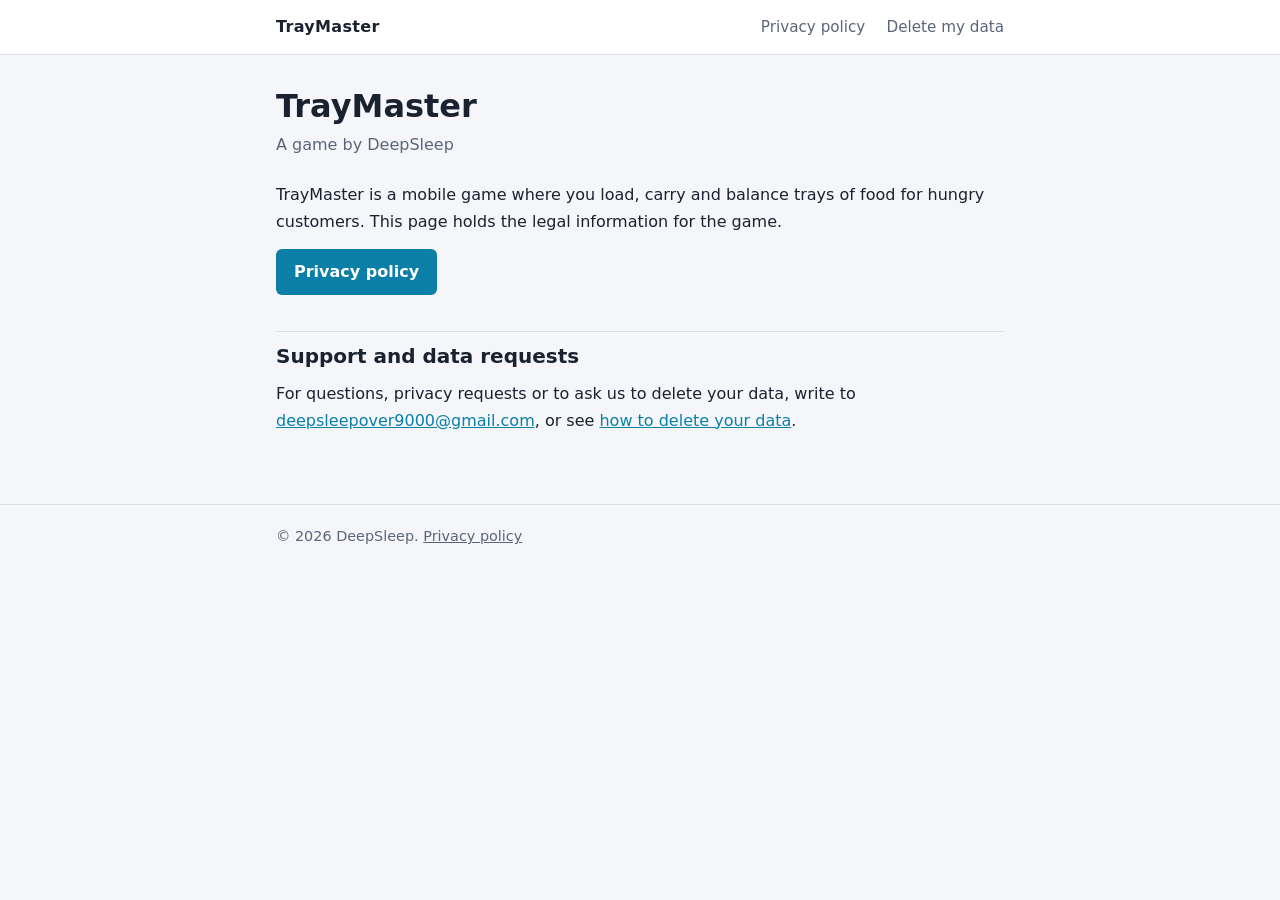
==== index.html @ 9b9cc0de "privacy settings initial commit" ====
<!doctype html>
<html lang="en">
<head>
  <meta charset="utf-8">
  <meta name="viewport" content="width=device-width, initial-scale=1">
  <title>TrayMaster by DeepSleep</title>
  <meta name="description" content="TrayMaster is a mobile game about carrying and balancing trays of food. Legal information and support.">
  <link rel="stylesheet" href="assets/style.css">
</head>
<body>
  <header class="site">
    <div class="wrap">
      <a class="brand" href="./">TrayMaster</a>
      <nav>
        <a href="privacy/">Privacy policy</a>
        <a href="delete-account/">Delete my data</a>
      </nav>
    </div>
  </header>

  <main>
    <div class="wrap">
      <h1>TrayMaster</h1>
      <p class="meta">A game by DeepSleep</p>

      <p>TrayMaster is a mobile game where you load, carry and balance trays of food for hungry customers. This page holds the legal information for the game.</p>

      <p><a class="button" href="privacy/">Privacy policy</a></p>

      <h2>Support and data requests</h2>
      <p>For questions, privacy requests or to ask us to delete your data, write to <a href="mailto:deepsleepover9000@gmail.com">deepsleepover9000@gmail.com</a>, or see <a href="delete-account/">how to delete your data</a>.</p>
    </div>
  </main>

  <footer class="site">
    <div class="wrap">&copy; 2026 DeepSleep. <a href="privacy/">Privacy policy</a></div>
  </footer>
</body>
</html>
---- assets/style.css ----
:root {
  --bg: #f4f6f9;
  --surface: #ffffff;
  --text: #1a2230;
  --muted: #5a6678;
  --line: #d9dfe8;
  --accent: #0b7fa6;
  --accent-ink: #ffffff;
  --note-bg: #e8f3f8;
}

@media (prefers-color-scheme: dark) {
  :root {
    --bg: #0e1522;
    --surface: #151e2f;
    --text: #e6ebf3;
    --muted: #9aa8bd;
    --line: #26324a;
    --accent: #4cc3e8;
    --accent-ink: #08121f;
    --note-bg: #12283a;
  }
}

* { box-sizing: border-box; }

html { -webkit-text-size-adjust: 100%; }

body {
  margin: 0;
  background: var(--bg);
  color: var(--text);
  font: 16px/1.65 system-ui, -apple-system, "Segoe UI", Roboto, "Helvetica Neue", Arial, sans-serif;
}

.wrap {
  max-width: 760px;
  margin: 0 auto;
  padding: 0 16px;
}

header.site {
  border-bottom: 1px solid var(--line);
  background: var(--surface);
}

header.site .wrap {
  display: flex;
  align-items: center;
  justify-content: space-between;
  gap: 16px;
  padding-top: 14px;
  padding-bottom: 14px;
}

header.site a.brand {
  font-weight: 700;
  letter-spacing: 0.02em;
  color: var(--text);
  text-decoration: none;
}

header.site nav a {
  margin-left: 16px;
  color: var(--muted);
  text-decoration: none;
  font-size: 0.95rem;
}

header.site nav a:hover { color: var(--accent); }

main { padding: 32px 0 56px; }

h1 {
  font-size: 2rem;
  line-height: 1.2;
  margin: 0 0 6px;
  text-wrap: balance;
}

h2 {
  font-size: 1.25rem;
  margin: 36px 0 8px;
  padding-top: 8px;
  border-top: 1px solid var(--line);
  text-wrap: balance;
}

h3 { font-size: 1.05rem; margin: 22px 0 4px; }

p, ul { margin: 0 0 14px; }

ul { padding-left: 22px; }

li { margin-bottom: 6px; }

a { color: var(--accent); }

.meta { color: var(--muted); margin: 0 0 24px; }

.note {
  background: var(--note-bg);
  border: 1px solid var(--line);
  border-radius: 6px;
  padding: 12px 14px;
  margin: 0 0 18px;
}

table {
  width: 100%;
  border-collapse: collapse;
  margin: 8px 0 18px;
  font-size: 0.95rem;
}

.table-scroll { overflow-x: auto; }

th, td {
  text-align: left;
  vertical-align: top;
  padding: 8px 10px;
  border-bottom: 1px solid var(--line);
}

th { color: var(--muted); font-weight: 600; white-space: nowrap; }

.button {
  display: inline-block;
  background: var(--accent);
  color: var(--accent-ink);
  padding: 10px 18px;
  border-radius: 6px;
  font-weight: 600;
  text-decoration: none;
}

footer.site {
  border-top: 1px solid var(--line);
  color: var(--muted);
  font-size: 0.9rem;
  padding: 20px 0 32px;
}

footer.site a { color: var(--muted); }

:focus-visible {
  outline: 3px solid var(--accent);
  outline-offset: 2px;
}
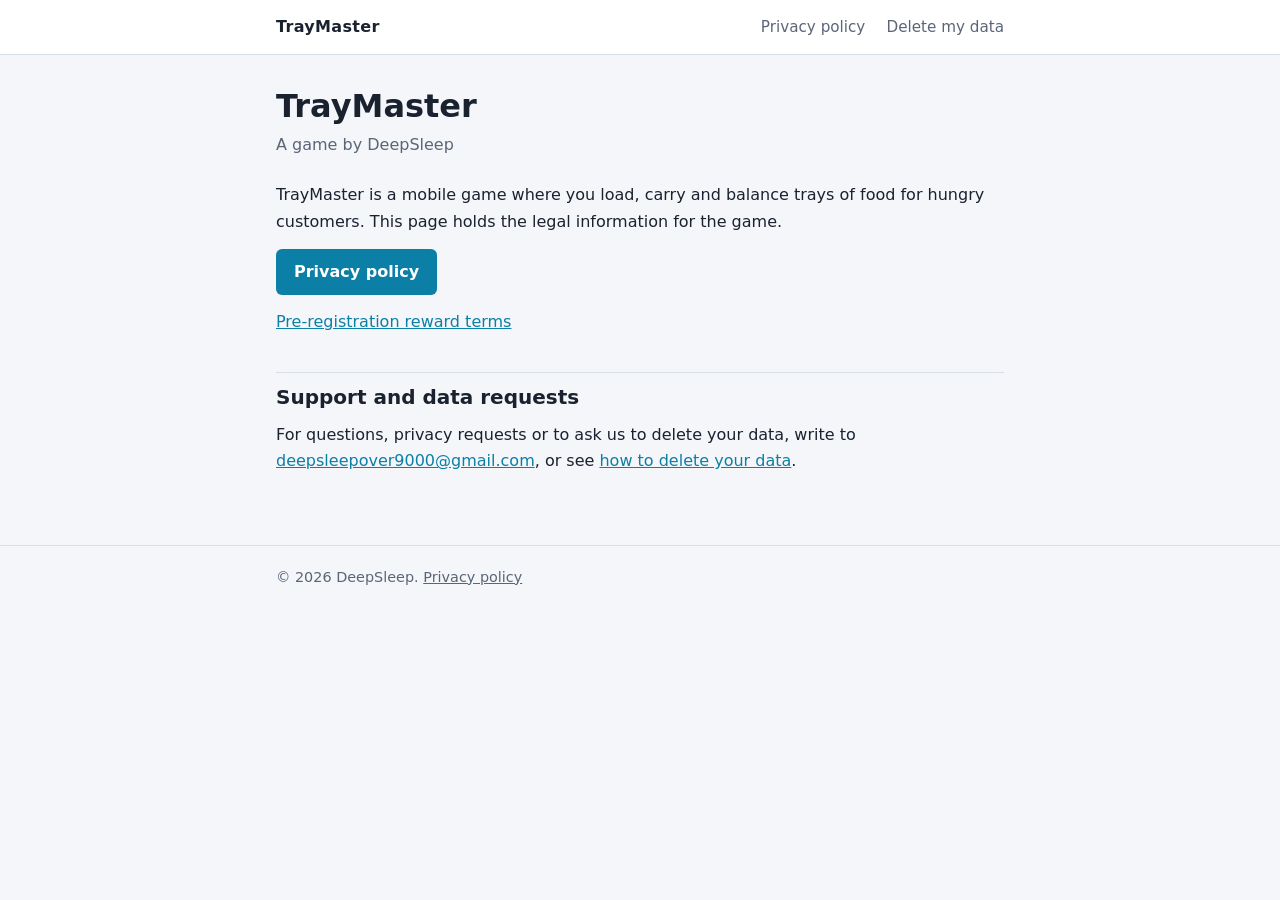
==== commit d593124a: "terms and conditios new page" ====
--- a/index.html
+++ b/index.html
@@ -26,6 +26,7 @@
       <p>TrayMaster is a mobile game where you load, carry and balance trays of food for hungry customers. This page holds the legal information for the game.</p>
 
       <p><a class="button" href="privacy/">Privacy policy</a></p>
+      <p><a href="pre-registration-terms/">Pre-registration reward terms</a></p>
 
       <h2>Support and data requests</h2>
       <p>For questions, privacy requests or to ask us to delete your data, write to <a href="mailto:deepsleepover9000@gmail.com">deepsleepover9000@gmail.com</a>, or see <a href="delete-account/">how to delete your data</a>.</p>
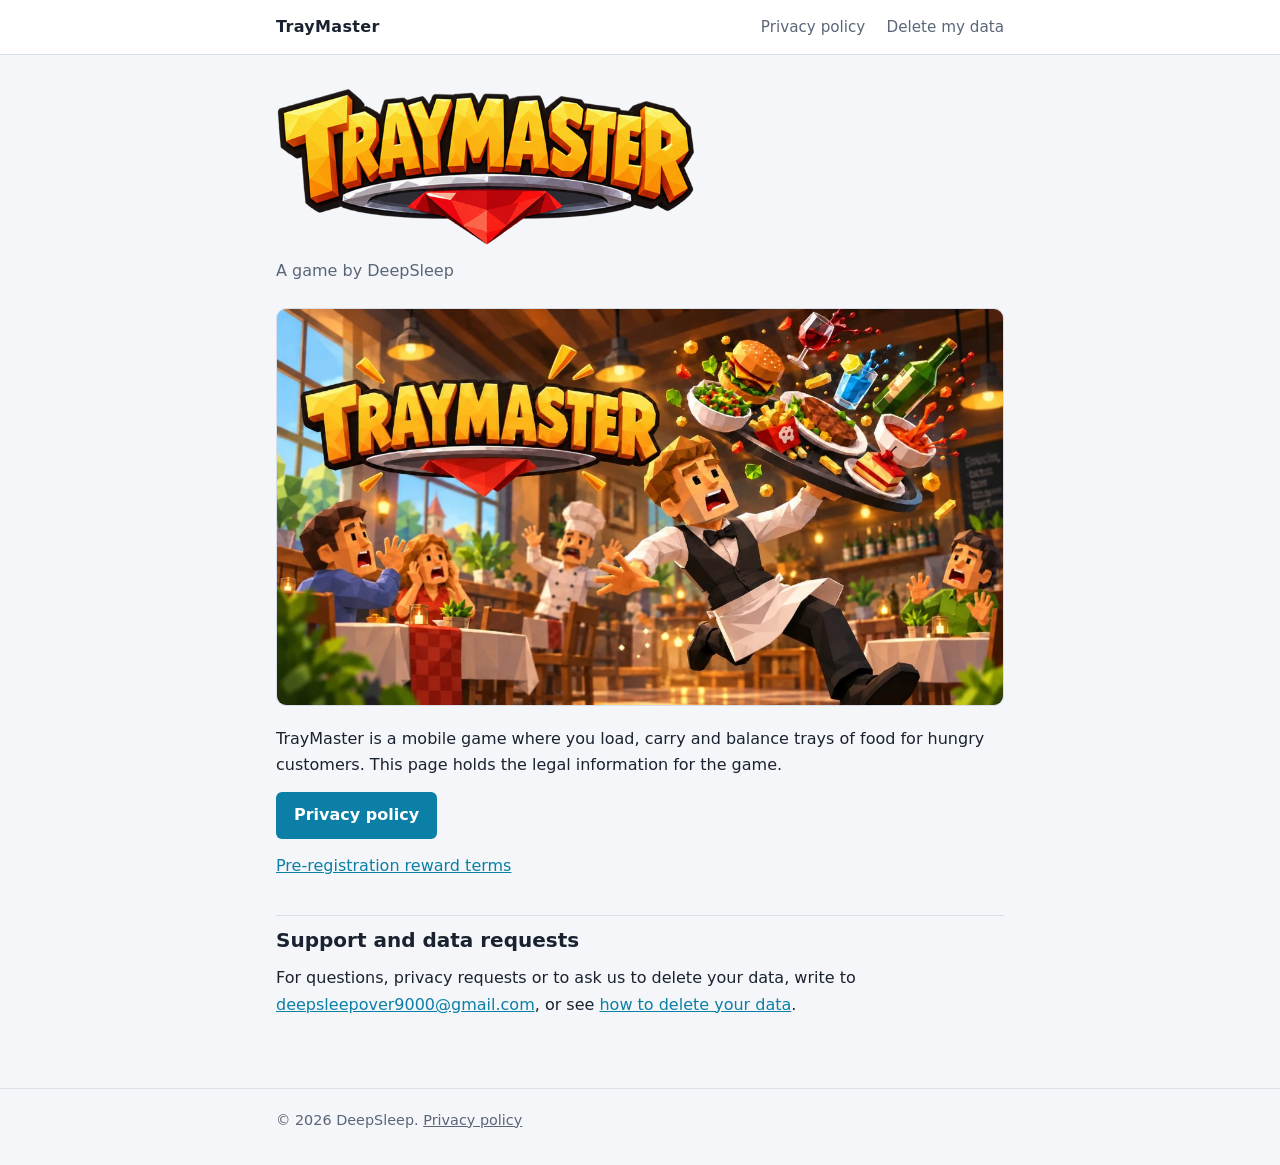
==== commit cd3c49c6: "traymaster updates" ====
--- a/index.html
+++ b/index.html
@@ -20,8 +20,10 @@
 
   <main>
     <div class="wrap">
-      <h1>TrayMaster</h1>
+      <h1 class="logo"><img src="assets/traymaster-logo.png" alt="TrayMaster" width="640" height="244"></h1>
       <p class="meta">A game by DeepSleep</p>
+
+      <img class="hero" src="assets/traymaster-hero.jpg" alt="A waiter in a busy restaurant stumbles while food and drinks fly off his tray" width="1200" height="654">
 
       <p>TrayMaster is a mobile game where you load, carry and balance trays of food for hungry customers. This page holds the legal information for the game.</p>
 
--- a/assets/style.css
+++ b/assets/style.css
@@ -78,6 +78,23 @@
   text-wrap: balance;
 }
 
+h1.logo { margin: 0 0 10px; line-height: 0; }
+
+h1.logo img {
+  display: block;
+  width: min(100%, 420px);
+  height: auto;
+}
+
+img.hero {
+  display: block;
+  width: 100%;
+  height: auto;
+  border-radius: 10px;
+  border: 1px solid var(--line);
+  margin: 0 0 20px;
+}
+
 h2 {
   font-size: 1.25rem;
   margin: 36px 0 8px;
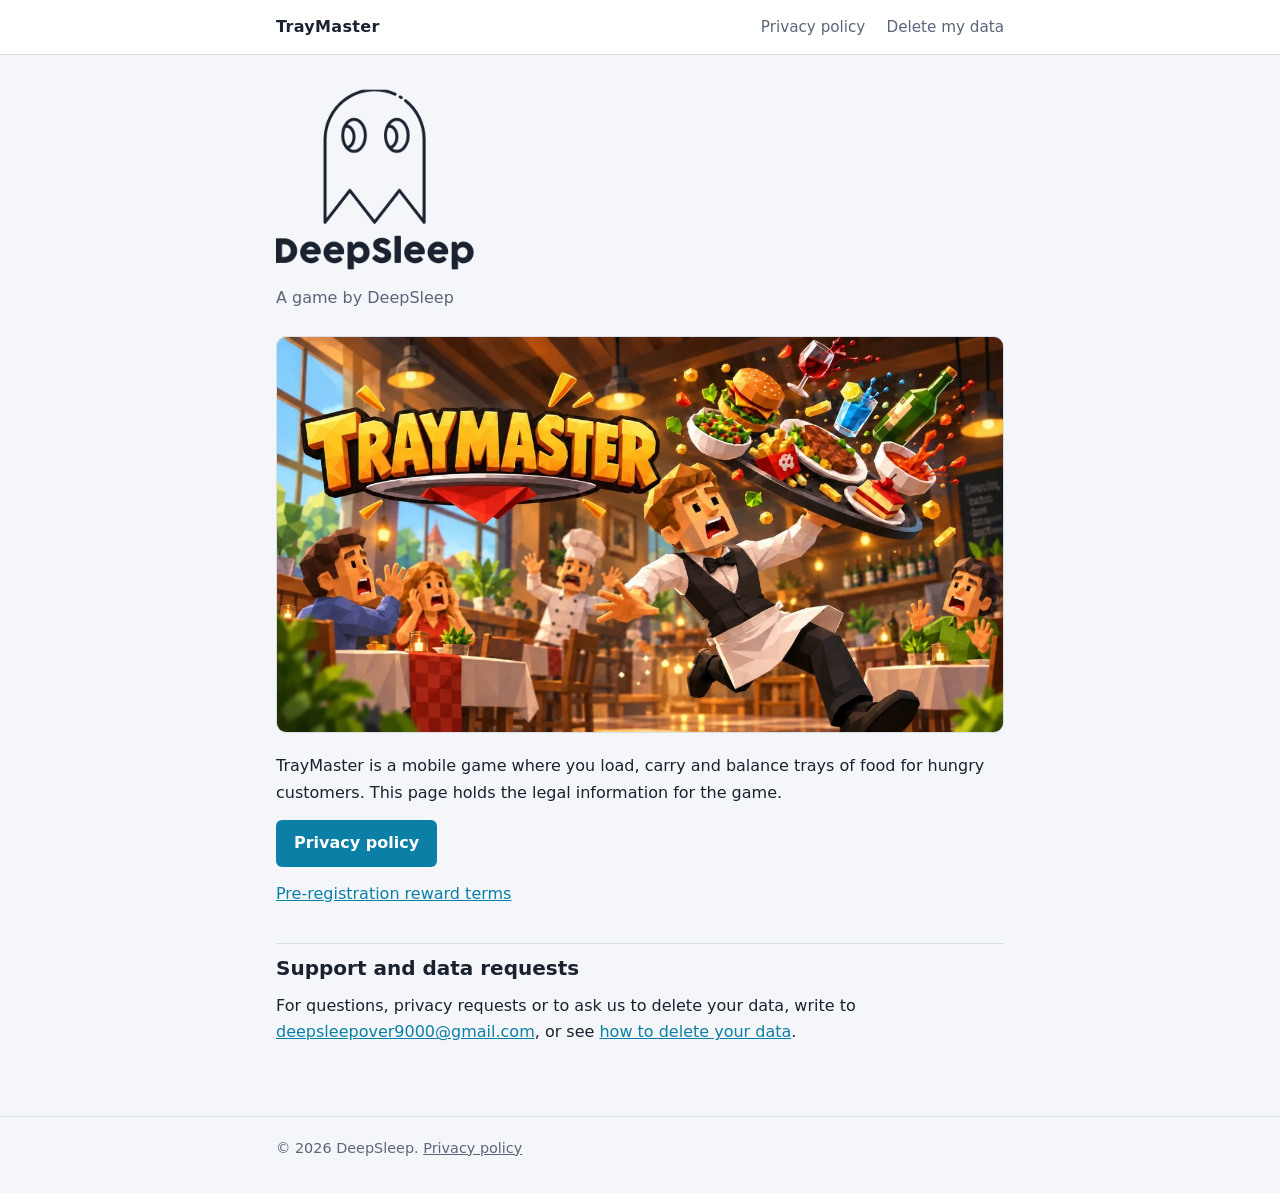
==== commit 85ba0ea0: "more updares" ====
--- a/index.html
+++ b/index.html
@@ -20,7 +20,7 @@
 
   <main>
     <div class="wrap">
-      <h1 class="logo"><img src="assets/traymaster-logo.png" alt="TrayMaster" width="640" height="244"></h1>
+      <h1 class="logo"><span class="logo-mark" role="img" aria-label="DeepSleep"></span></h1>
       <p class="meta">A game by DeepSleep</p>
 
       <img class="hero" src="assets/traymaster-hero.jpg" alt="A waiter in a busy restaurant stumbles while food and drinks fly off his tray" width="1200" height="654">
--- a/assets/style.css
+++ b/assets/style.css
@@ -60,6 +60,20 @@
   text-decoration: none;
 }
 
+header.site a.brand-logo { line-height: 0; flex: none; }
+
+header.site a.brand-logo img {
+  display: block;
+  height: 44px;
+  width: auto;
+}
+
+@media (max-width: 420px) {
+  header.site .wrap { flex-wrap: wrap; }
+  header.site a.brand-logo img { height: 34px; }
+  header.site nav a { margin-left: 12px; }
+}
+
 header.site nav a {
   margin-left: 16px;
   color: var(--muted);
@@ -80,10 +94,14 @@
 
 h1.logo { margin: 0 0 10px; line-height: 0; }
 
-h1.logo img {
+/* The DeepSleep logo, drawn as a mask so it takes the theme's text colour. */
+h1.logo .logo-mark {
   display: block;
-  width: min(100%, 420px);
-  height: auto;
+  width: min(100%, 200px);
+  aspect-ratio: 500 / 470;
+  background: var(--text);
+  -webkit-mask: url("deepsleep-logo.png") left center / contain no-repeat;
+          mask: url("deepsleep-logo.png") left center / contain no-repeat;
 }
 
 img.hero {
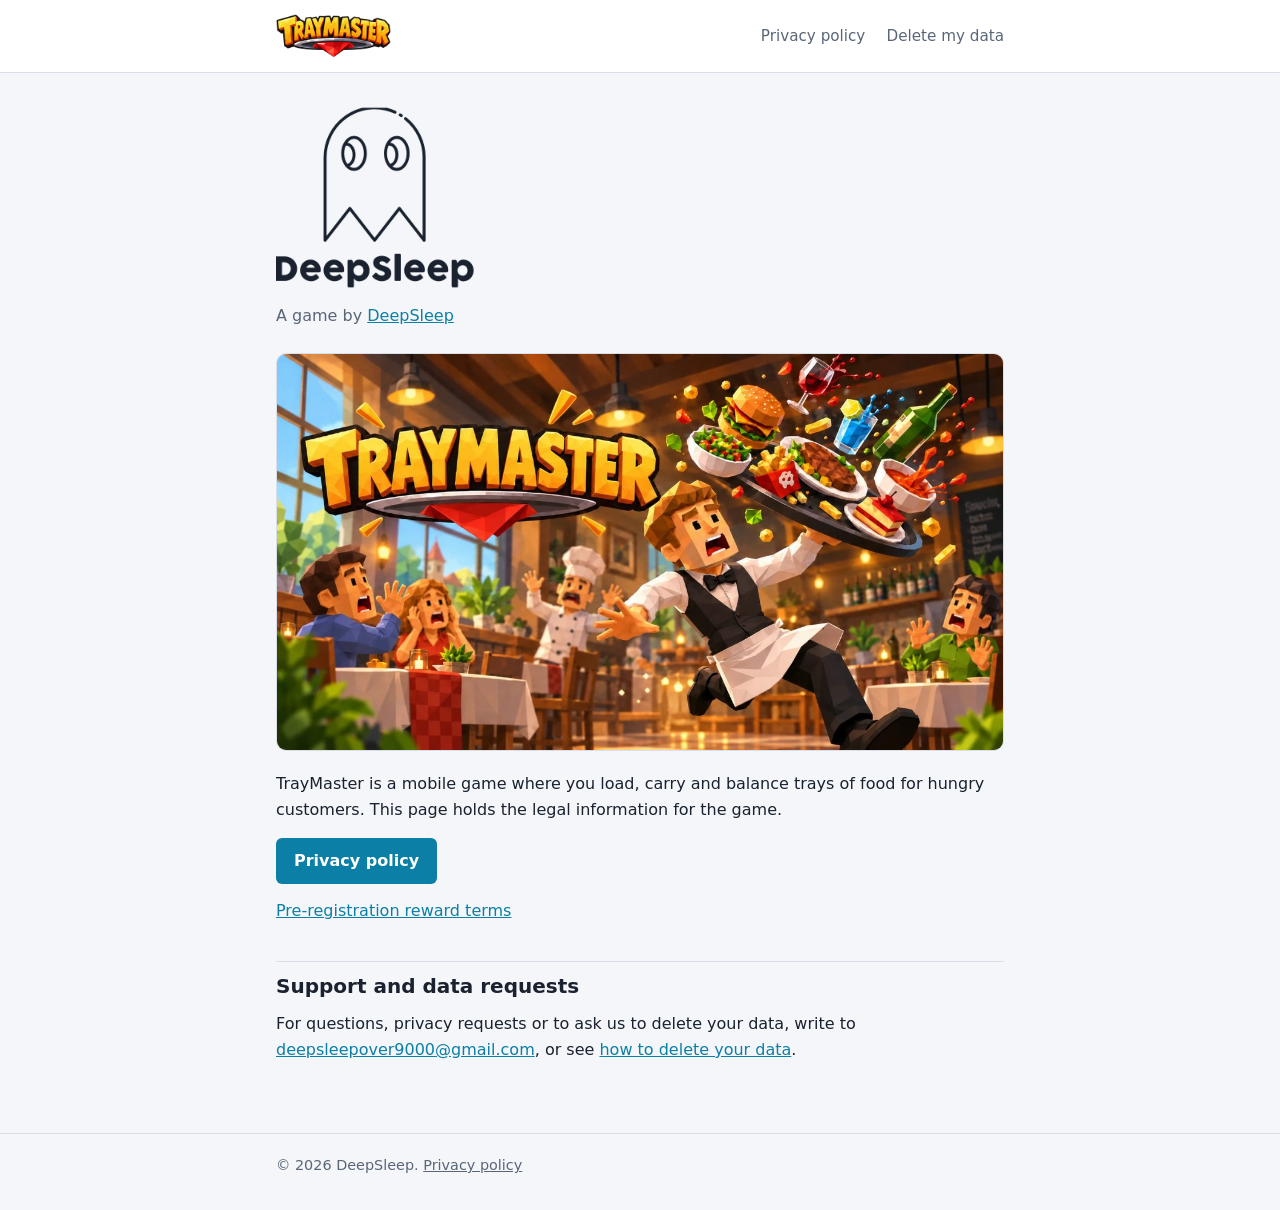
==== commit 832bee5a: "more more changes" ====
--- a/index.html
+++ b/index.html
@@ -10,7 +10,7 @@
 <body>
   <header class="site">
     <div class="wrap">
-      <a class="brand" href="./">TrayMaster</a>
+      <a class="brand brand-logo" href="./"><img src="assets/traymaster-logo.png" alt="TrayMaster" width="640" height="244"></a>
       <nav>
         <a href="privacy/">Privacy policy</a>
         <a href="delete-account/">Delete my data</a>
@@ -20,8 +20,8 @@
 
   <main>
     <div class="wrap">
-      <h1 class="logo"><span class="logo-mark" role="img" aria-label="DeepSleep"></span></h1>
-      <p class="meta">A game by DeepSleep</p>
+      <h1 class="logo"><a href="https://ara15588.github.io/"><span class="logo-mark" role="img" aria-label="DeepSleep"></span></a></h1>
+      <p class="meta">A game by <a href="https://ara15588.github.io/">DeepSleep</a></p>
 
       <img class="hero" src="assets/traymaster-hero.jpg" alt="A waiter in a busy restaurant stumbles while food and drinks fly off his tray" width="1200" height="654">
 
--- a/assets/style.css
+++ b/assets/style.css
@@ -95,6 +95,8 @@
 h1.logo { margin: 0 0 10px; line-height: 0; }
 
 /* The DeepSleep logo, drawn as a mask so it takes the theme's text colour. */
+h1.logo a { display: inline-block; width: min(100%, 200px); }
+
 h1.logo .logo-mark {
   display: block;
   width: min(100%, 200px);
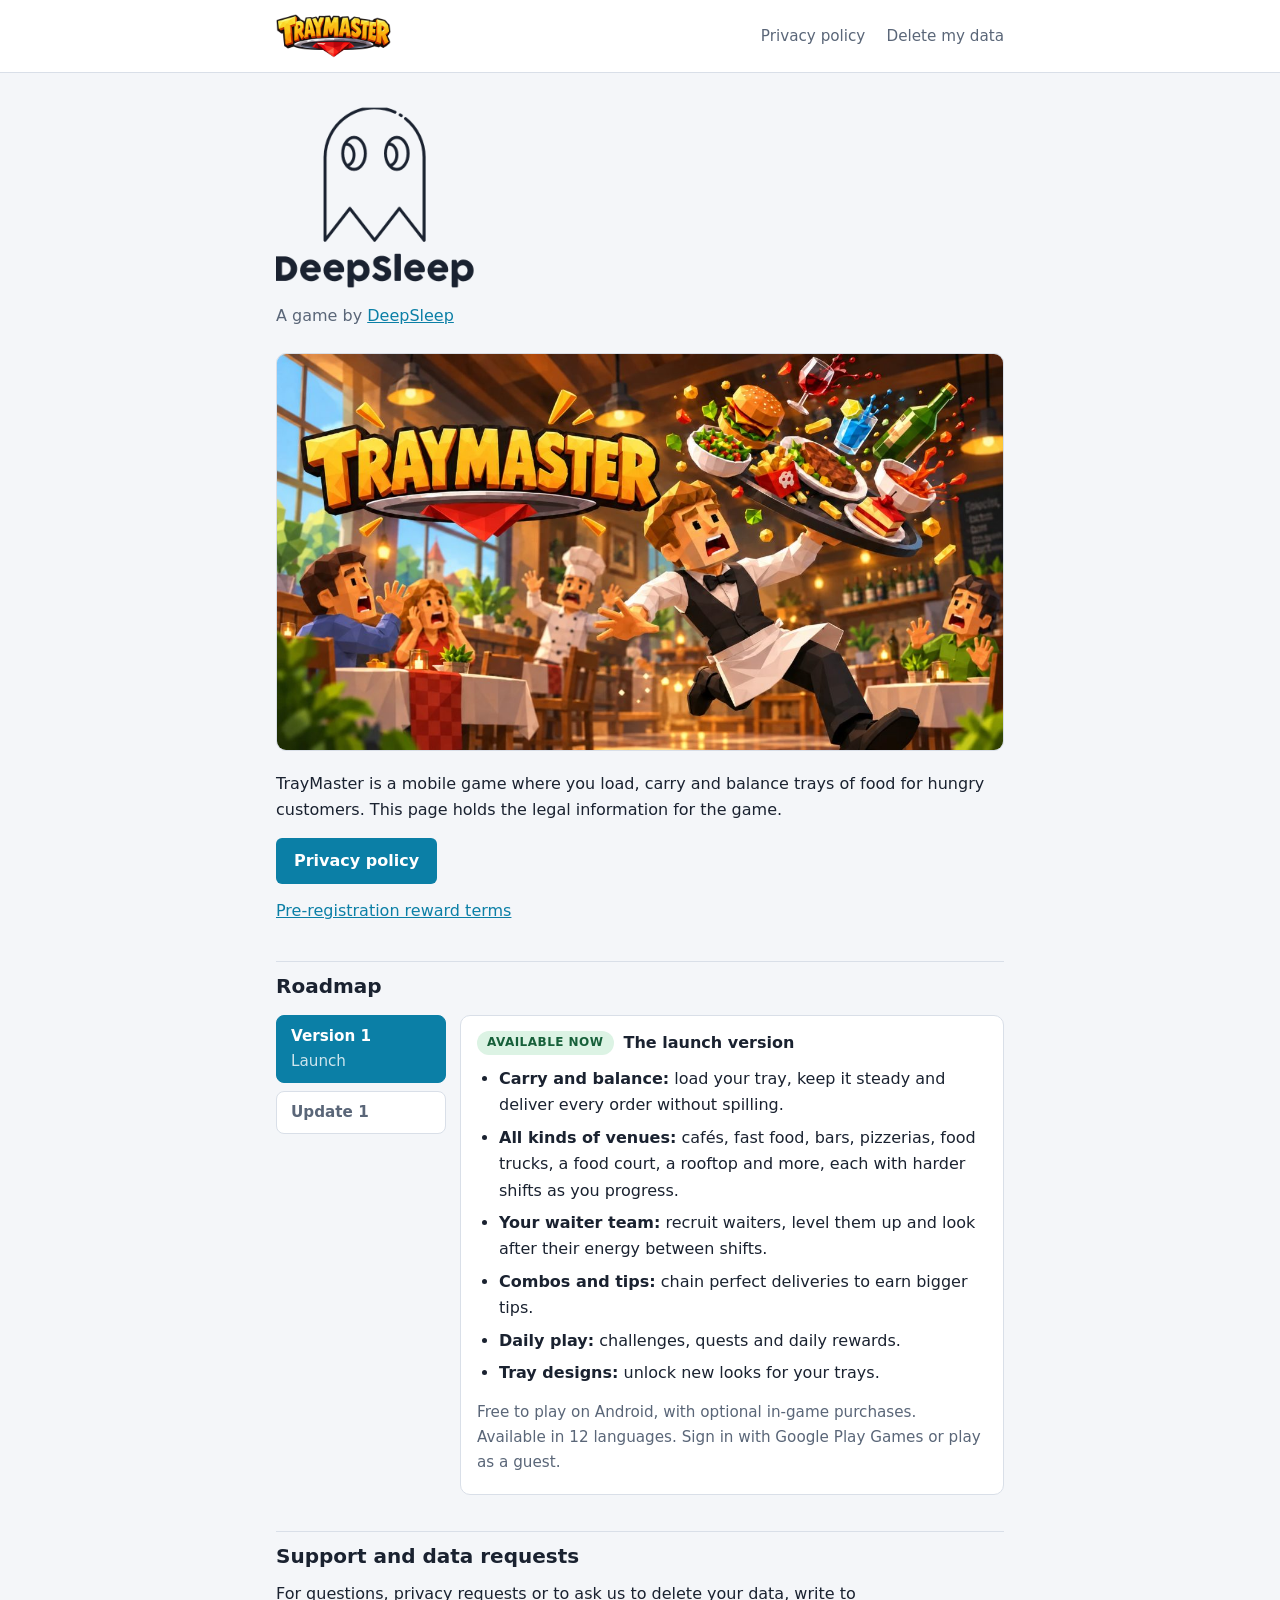
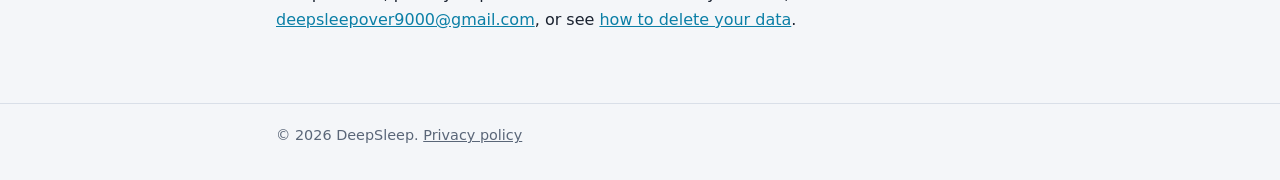
==== commit 8340684b: "traymaster pae roadmap" ====
--- a/index.html
+++ b/index.html
@@ -30,6 +30,40 @@
       <p><a class="button" href="privacy/">Privacy policy</a></p>
       <p><a href="pre-registration-terms/">Pre-registration reward terms</a></p>
 
+      <section class="roadmap" aria-labelledby="roadmap-title">
+        <h2 id="roadmap-title">Roadmap</h2>
+
+        <div class="roadmap-body">
+        <div class="roadmap-tabs" role="tablist" aria-label="Game versions" aria-orientation="vertical">
+          <button type="button" role="tab" id="tab-v1" aria-controls="panel-v1" aria-selected="true">Version 1 <span>Launch</span></button>
+          <button type="button" role="tab" id="tab-u1" aria-controls="panel-u1" aria-selected="false" tabindex="-1">Update 1</button>
+        </div>
+
+        <div class="roadmap-panel" role="tabpanel" id="panel-v1" aria-labelledby="tab-v1" tabindex="0">
+          <p class="roadmap-head"><span class="status status-live">Available now</span> The launch version</p>
+          <ul>
+            <li><strong>Carry and balance:</strong> load your tray, keep it steady and deliver every order without spilling.</li>
+            <li><strong>All kinds of venues:</strong> cafés, fast food, bars, pizzerias, food trucks, a food court, a rooftop and more, each with harder shifts as you progress.</li>
+            <li><strong>Your waiter team:</strong> recruit waiters, level them up and look after their energy between shifts.</li>
+            <li><strong>Combos and tips:</strong> chain perfect deliveries to earn bigger tips.</li>
+            <li><strong>Daily play:</strong> challenges, quests and daily rewards.</li>
+            <li><strong>Tray designs:</strong> unlock new looks for your trays.</li>
+          </ul>
+          <p class="roadmap-extra">Free to play on Android, with optional in-game purchases. Available in 12 languages. Sign in with Google Play Games or play as a guest.</p>
+        </div>
+
+        <div class="roadmap-panel" role="tabpanel" id="panel-u1" aria-labelledby="tab-u1" tabindex="0" hidden>
+          <p class="roadmap-head"><span class="status status-soon">Coming soon</span> The first content update</p>
+          <ul>
+            <li><strong>Heroes and villains food collection:</strong> a new set of dishes to collect and serve, themed on heroes and villains.</li>
+            <li><strong>Weekly objective:</strong> the task system gets a bigger goal that runs all week, alongside the daily tasks.</li>
+            <li><strong>Waiters&rsquo; housing:</strong> buy your waiters a place to live, from flats and RVs to houses and more. Better housing changes how fast they recover energy between shifts.</li>
+            <li><strong>Nightmare challenges:</strong> much harder challenges with better rewards for players who want a real test.</li>
+          </ul>
+        </div>
+        </div>
+      </section>
+
       <h2>Support and data requests</h2>
       <p>For questions, privacy requests or to ask us to delete your data, write to <a href="mailto:deepsleepover9000@gmail.com">deepsleepover9000@gmail.com</a>, or see <a href="delete-account/">how to delete your data</a>.</p>
     </div>
@@ -38,5 +72,32 @@
   <footer class="site">
     <div class="wrap">&copy; 2026 DeepSleep. <a href="privacy/">Privacy policy</a></div>
   </footer>
+
+  <script>
+    // Roadmap tabs: show one version's details at a time.
+    (function () {
+      var tabs = Array.prototype.slice.call(document.querySelectorAll('.roadmap-tabs [role="tab"]'));
+      function select(tab, focus) {
+        tabs.forEach(function (t) {
+          var on = t === tab;
+          t.setAttribute('aria-selected', on ? 'true' : 'false');
+          t.tabIndex = on ? 0 : -1;
+          document.getElementById(t.getAttribute('aria-controls')).hidden = !on;
+        });
+        if (focus) tab.focus();
+      }
+      tabs.forEach(function (tab, i) {
+        tab.addEventListener('click', function () { select(tab, false); });
+        tab.addEventListener('keydown', function (e) {
+          var next = null;
+          if (e.key === 'ArrowRight' || e.key === 'ArrowDown') next = tabs[(i + 1) % tabs.length];
+          else if (e.key === 'ArrowLeft' || e.key === 'ArrowUp') next = tabs[(i - 1 + tabs.length) % tabs.length];
+          else if (e.key === 'Home') next = tabs[0];
+          else if (e.key === 'End') next = tabs[tabs.length - 1];
+          if (next) { e.preventDefault(); select(next, true); }
+        });
+      });
+    })();
+  </script>
 </body>
 </html>
--- a/assets/style.css
+++ b/assets/style.css
@@ -171,6 +171,88 @@
   text-decoration: none;
 }
 
+/* Roadmap: version buttons on the left, one panel visible at a time on the right.
+   On narrow screens the buttons move to a row above the panel. */
+.roadmap-body {
+  display: grid;
+  grid-template-columns: 170px minmax(0, 1fr);
+  align-items: start;
+  gap: 14px;
+  margin: 12px 0 18px;
+}
+
+.roadmap-tabs {
+  display: flex;
+  flex-direction: column;
+  gap: 8px;
+}
+
+@media (max-width: 560px) {
+  .roadmap-body { grid-template-columns: minmax(0, 1fr); gap: 12px; }
+  .roadmap-tabs { flex-direction: row; flex-wrap: wrap; }
+}
+
+.roadmap-tabs button {
+  text-align: left;
+  font: inherit;
+  font-size: 0.95rem;
+  font-weight: 600;
+  color: var(--muted);
+  background: var(--surface);
+  border: 1px solid var(--line);
+  border-radius: 8px;
+  padding: 8px 14px;
+  cursor: pointer;
+}
+
+.roadmap-tabs button span { font-weight: 400; opacity: 0.8; }
+
+.roadmap-tabs button:hover { color: var(--accent); border-color: var(--accent); }
+
+.roadmap-tabs button[aria-selected="true"] {
+  background: var(--accent);
+  border-color: var(--accent);
+  color: var(--accent-ink);
+}
+
+.roadmap-panel {
+  background: var(--surface);
+  border: 1px solid var(--line);
+  border-radius: 10px;
+  padding: 14px 16px 4px;
+  min-width: 0;
+}
+
+.roadmap-panel[hidden] { display: none; }
+
+.roadmap-head {
+  display: flex;
+  flex-wrap: wrap;
+  align-items: center;
+  gap: 10px;
+  font-weight: 600;
+  margin: 0 0 10px;
+}
+
+.status {
+  font-size: 0.75rem;
+  font-weight: 700;
+  letter-spacing: 0.04em;
+  text-transform: uppercase;
+  border-radius: 999px;
+  padding: 2px 10px;
+}
+
+.status-live { background: #dcf3e4; color: #17603a; }
+.status-soon { background: #fdf0d6; color: #7a5208; }
+
+@media (prefers-color-scheme: dark) {
+  .status-live { background: #173a28; color: #8fe0b0; }
+  .status-soon { background: #3d2f12; color: #f5cf7c; }
+}
+
+.roadmap-extra { color: var(--muted); font-size: 0.95rem; }
+
 footer.site {
   border-top: 1px solid var(--line);
   color: var(--muted);
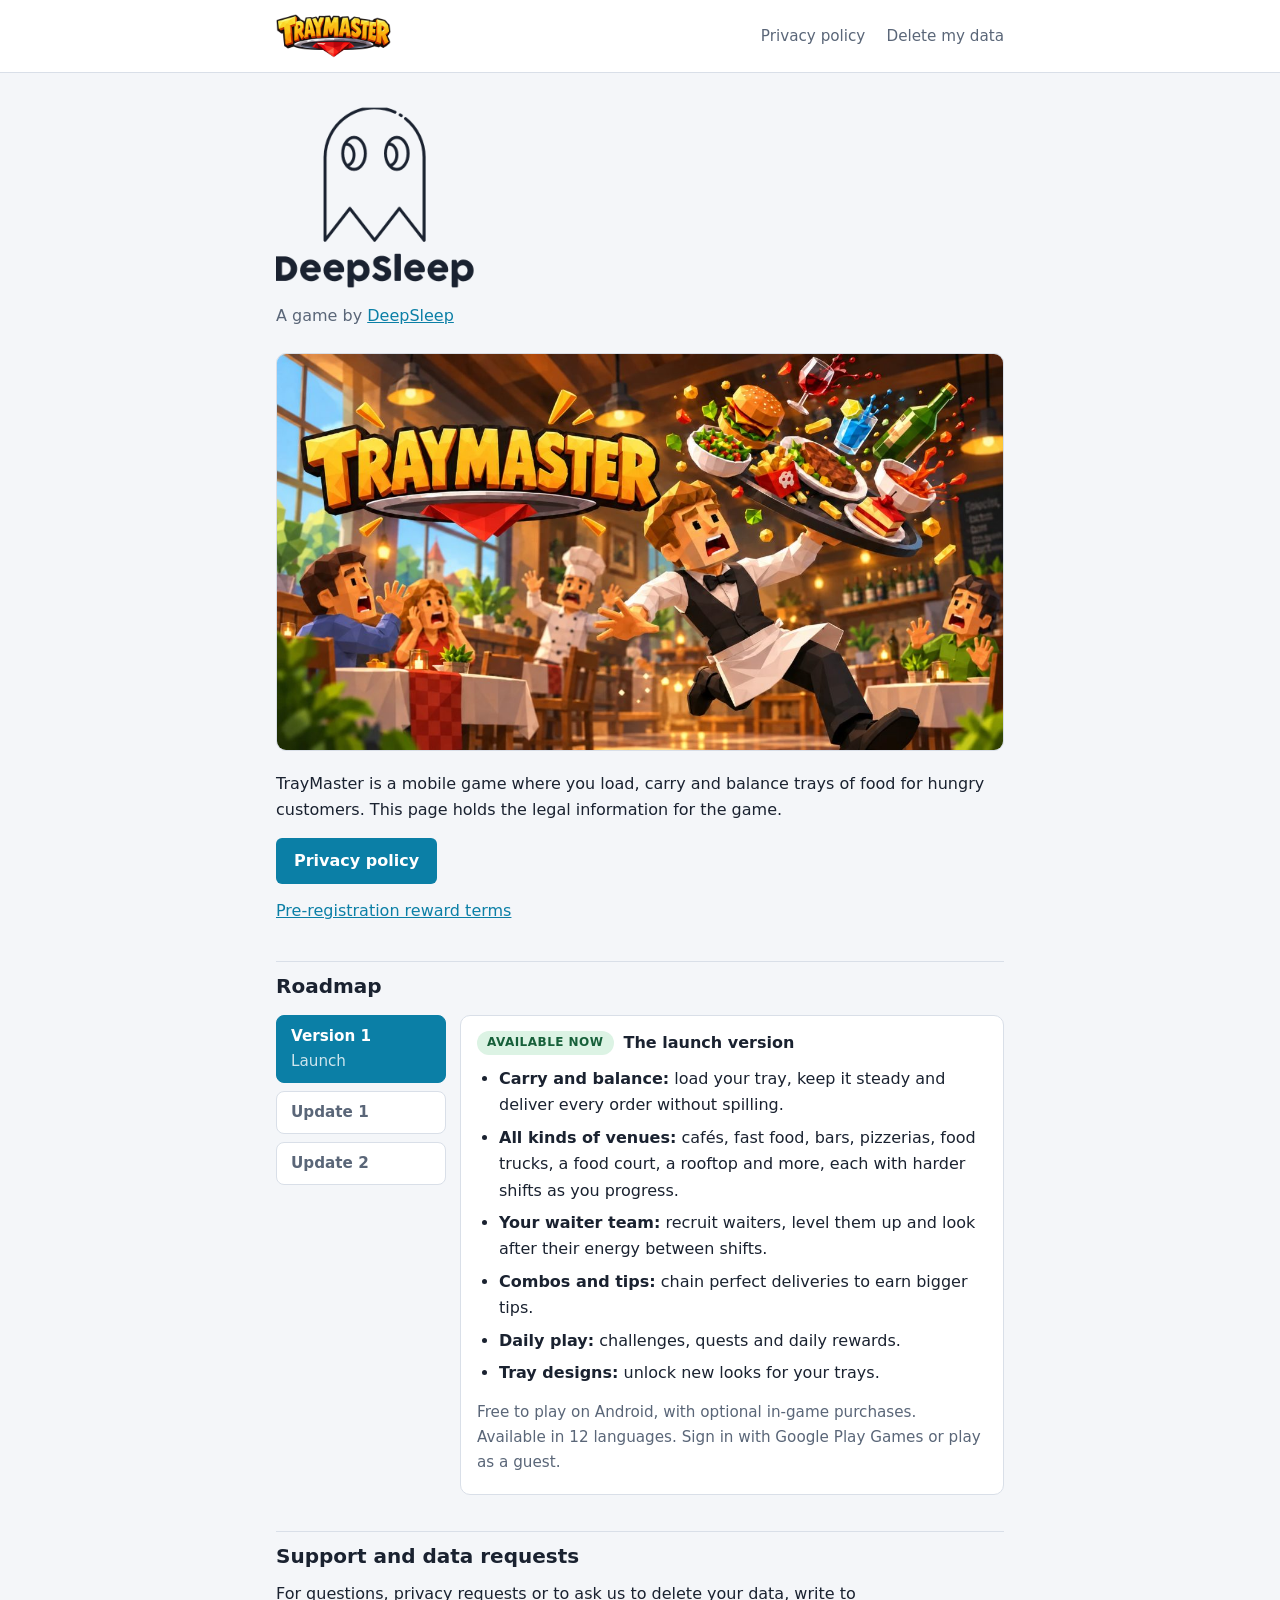
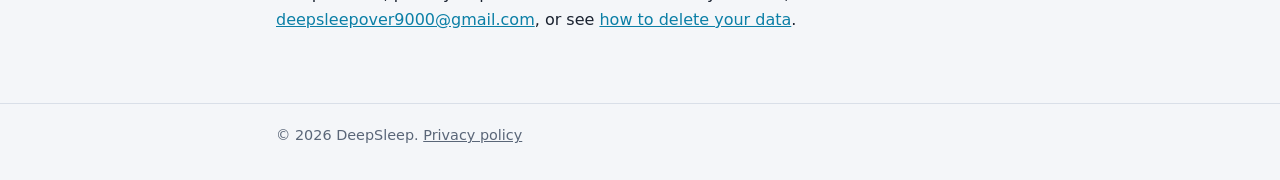
==== commit 9ea30aac: "roadmap update" ====
--- a/index.html
+++ b/index.html
@@ -37,6 +37,7 @@
         <div class="roadmap-tabs" role="tablist" aria-label="Game versions" aria-orientation="vertical">
           <button type="button" role="tab" id="tab-v1" aria-controls="panel-v1" aria-selected="true">Version 1 <span>Launch</span></button>
           <button type="button" role="tab" id="tab-u1" aria-controls="panel-u1" aria-selected="false" tabindex="-1">Update 1</button>
+          <button type="button" role="tab" id="tab-u2" aria-controls="panel-u2" aria-selected="false" tabindex="-1">Update 2</button>
         </div>
 
         <div class="roadmap-panel" role="tabpanel" id="panel-v1" aria-labelledby="tab-v1" tabindex="0">
@@ -53,7 +54,17 @@
         </div>
 
         <div class="roadmap-panel" role="tabpanel" id="panel-u1" aria-labelledby="tab-u1" tabindex="0" hidden>
-          <p class="roadmap-head"><span class="status status-soon">Coming soon</span> The first content update</p>
+          <p class="roadmap-head"><span class="status status-soon">Coming soon</span> More languages and a smoother game</p>
+          <ul>
+            <li><strong>10 new languages:</strong> Swedish, Danish, Norwegian, Finnish, Icelandic, Czech, Hungarian, Romanian, Vietnamese and Filipino, for 22 languages in total.</li>
+            <li><strong>Better performance:</strong> smoother play during shifts and in the menus.</li>
+            <li><strong>Smaller download:</strong> the game takes up less space on your phone.</li>
+            <li><strong>Bug fixes:</strong> fixes for issues players have reported.</li>
+          </ul>
+        </div>
+
+        <div class="roadmap-panel" role="tabpanel" id="panel-u2" aria-labelledby="tab-u2" tabindex="0" hidden>
+          <p class="roadmap-head"><span class="status status-soon">Coming later</span> The first content update</p>
           <ul>
             <li><strong>Heroes and villains food collection:</strong> a new set of dishes to collect and serve, themed on heroes and villains.</li>
             <li><strong>Weekly objective:</strong> the task system gets a bigger goal that runs all week, alongside the daily tasks.</li>
